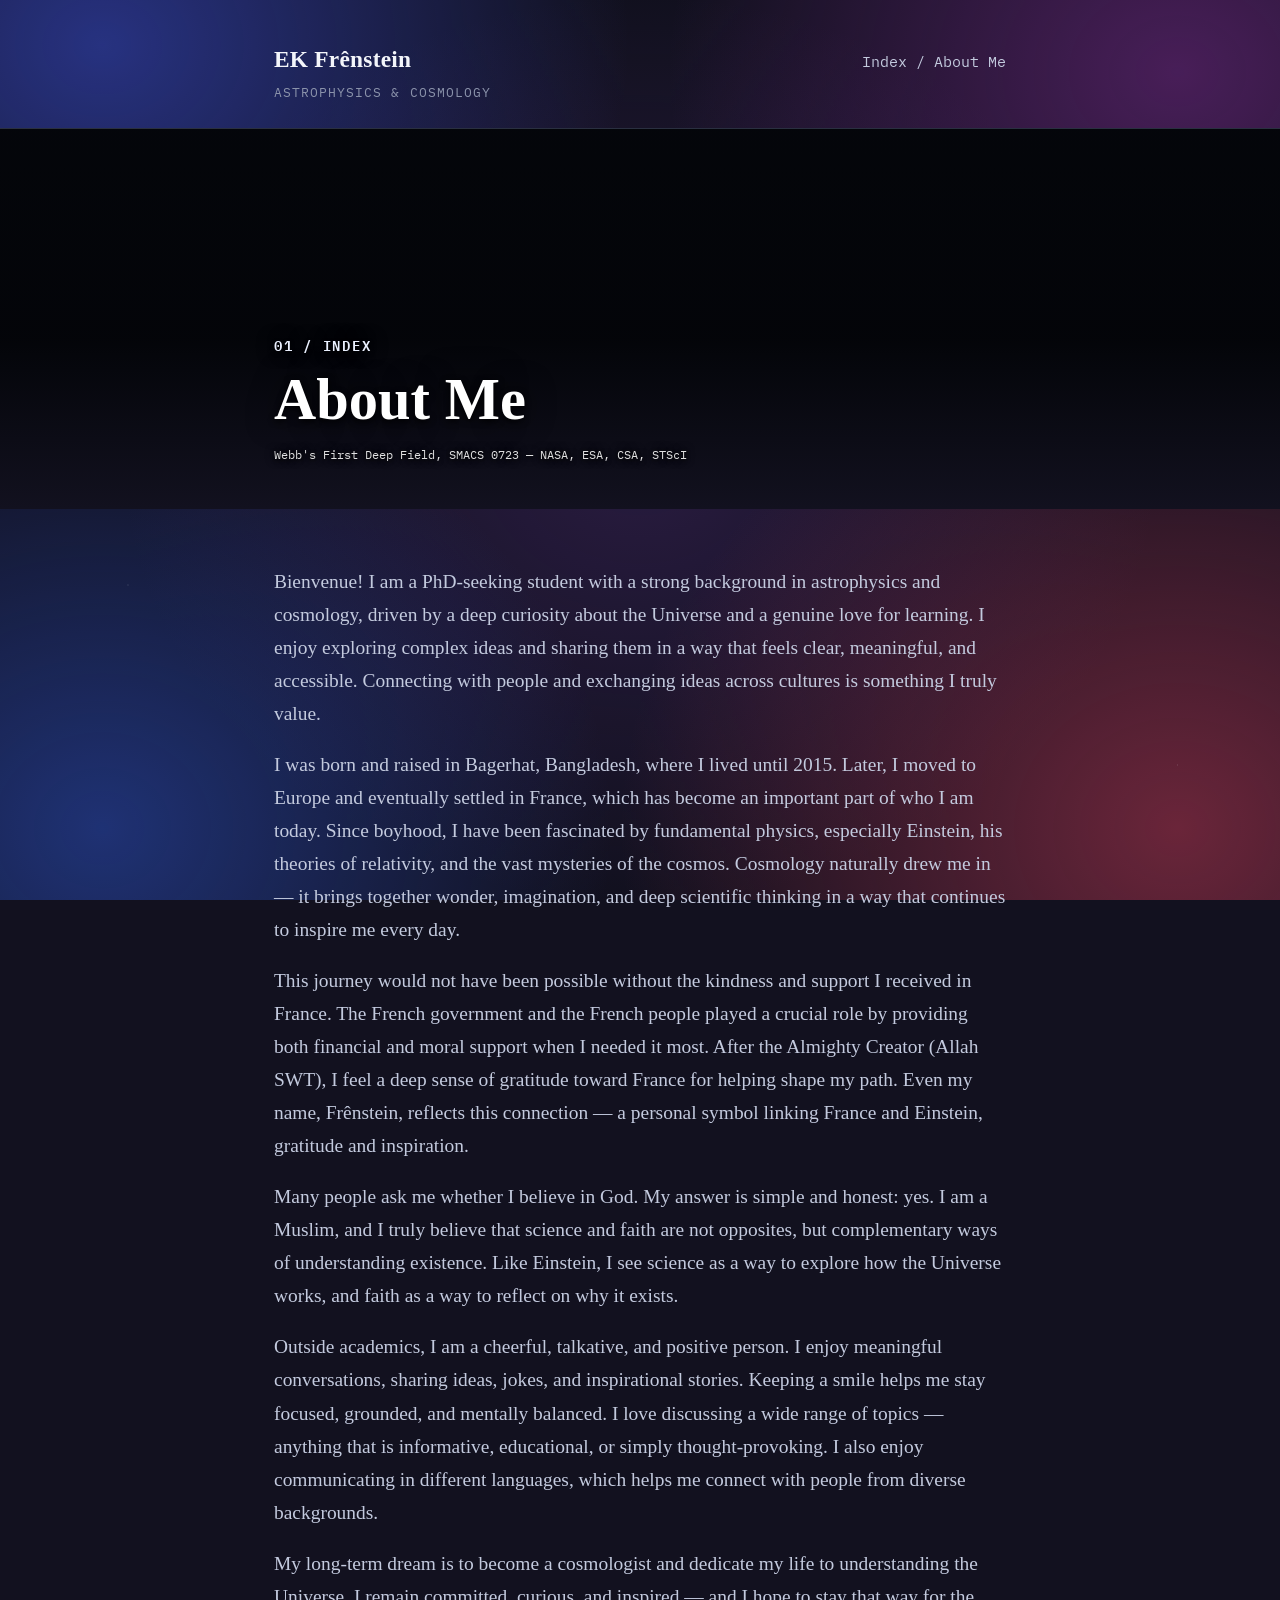
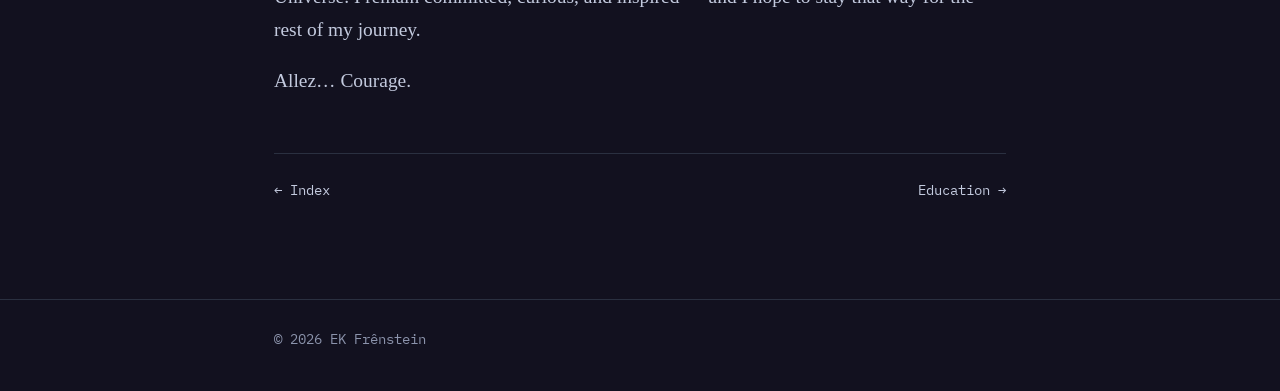
==== about.html @ f8eec777 "Add files via upload" ====
<!DOCTYPE html>
<html lang="en">
<head>
<meta charset="UTF-8">
<meta name="viewport" content="width=device-width, initial-scale=1.0">
<title>About Me — EK Frênstein</title>
<link rel="stylesheet" href="style.css?v=2">
</head>
<body>

<header class="site">
  <div class="wrap">
    <a class="brand" href="index.html">EK Frênstein<small>Astrophysics &amp; Cosmology</small></a>
    <nav class="crumb"><a href="index.html">Index</a> / About Me</nav>
  </div>
</header>

<div class="hero-banner" style="background-image:url('https://assets.science.nasa.gov/dynamicimage/assets/science/missions/webb/science/2022/07/STScI-01G8H1K2BCNATEZSKVRN9Z69SR.png?w=1600&amp;h=900&amp;fit=crop&amp;crop=faces,focalpoint');">
  <div class="wrap">
    <p class="eyebrow">01 / Index</p>
    <h1>About Me</h1>
    <p class="img-credit">Webb's First Deep Field, SMACS 0723 — NASA, ESA, CSA, STScI</p>
  </div>
</div>

<main>
  <div class="wrap">

    <p>Bienvenue! I am a PhD-seeking student with a strong background in astrophysics and cosmology, driven by a deep curiosity about the Universe and a genuine love for learning. I enjoy exploring complex ideas and sharing them in a way that feels clear, meaningful, and accessible. Connecting with people and exchanging ideas across cultures is something I truly value.</p>

    <p>I was born and raised in Bagerhat, Bangladesh, where I lived until 2015. Later, I moved to Europe and eventually settled in France, which has become an important part of who I am today. Since boyhood, I have been fascinated by fundamental physics, especially Einstein, his theories of relativity, and the vast mysteries of the cosmos. Cosmology naturally drew me in — it brings together wonder, imagination, and deep scientific thinking in a way that continues to inspire me every day.</p>

    <p>This journey would not have been possible without the kindness and support I received in France. The French government and the French people played a crucial role by providing both financial and moral support when I needed it most. After the Almighty Creator (Allah SWT), I feel a deep sense of gratitude toward France for helping shape my path. Even my name, Frênstein, reflects this connection — a personal symbol linking France and Einstein, gratitude and inspiration.</p>

    <p>Many people ask me whether I believe in God. My answer is simple and honest: yes. I am a Muslim, and I truly believe that science and faith are not opposites, but complementary ways of understanding existence. Like Einstein, I see science as a way to explore how the Universe works, and faith as a way to reflect on why it exists.</p>

    <p>Outside academics, I am a cheerful, talkative, and positive person. I enjoy meaningful conversations, sharing ideas, jokes, and inspirational stories. Keeping a smile helps me stay focused, grounded, and mentally balanced. I love discussing a wide range of topics — anything that is informative, educational, or simply thought-provoking. I also enjoy communicating in different languages, which helps me connect with people from diverse backgrounds.</p>

    <p>My long-term dream is to become a cosmologist and dedicate my life to understanding the Universe. I remain committed, curious, and inspired — and I hope to stay that way for the rest of my journey.</p>

    <p>Allez… Courage.</p>

    <div class="pagenav">
      <a href="index.html">← Index</a>
      <a href="education.html">Education →</a>
    </div>
  </div>
</main>

<footer class="site"><div class="wrap">© 2026 EK Frênstein</div></footer>
</body>
</html>
---- style.css ----
/* ===========================================================
   EK Frênstein — site stylesheet
   Theme: blackbody / spectral classification, deep space
   =========================================================== */

@import url('https://fonts.googleapis.com/css2?family=Fraunces:opsz,wght@9..144,400;9..144,500;9..144,600&family=Inter:wght@400;500;600&family=IBM+Plex+Mono:wght@400;500&display=swap');

:root{
  --bg:        #12111f;
  --bg-raised: #1a1f2f80;
  --line:      #2a3040;
  --text:      #f3f5fa;
  --text-dim:  #c3cade;
  --text-faint:#8b93ab;

  /* Spectral / blackbody accent scale — O to M stellar classes */
  --spec-o: #9db4ff; /* hot blue */
  --spec-a: #eaf0ff; /* blue-white */
  --spec-g: #ffd694; /* sun-like gold */
  --spec-m: #ff9a6b; /* cool red */

  --accent: var(--spec-g);

  --serif: 'Times New Roman', Times, 'Liberation Serif', serif;
  --sans:  'Times New Roman', Times, 'Liberation Serif', serif;
  --mono:  'IBM Plex Mono', ui-monospace, monospace;

  --maxw: 780px;
}

*{ box-sizing: border-box; }

html{ scroll-behavior: smooth; font-size: 18px; }

body{
  margin: 0;
  background: var(--bg);
  color: var(--text);
  font-family: var(--sans);
  font-size: 1.08rem;
  line-height: 1.7;
  -webkit-font-smoothing: antialiased;
}

/* soft nebula color wash — blue, violet & red pooling evenly across the background */
body::after{
  content:"";
  position: fixed;
  inset: 0;
  z-index: -2;
  background:
    radial-gradient(ellipse 850px 700px at 8% 5%, #3a4fd688 0%, transparent 62%),
    radial-gradient(ellipse 850px 700px at 92% 8%, #8a2f9e73 0%, transparent 60%),
    radial-gradient(ellipse 900px 800px at 92% 92%, #c23a5580 0%, transparent 62%),
    radial-gradient(ellipse 850px 750px at 8% 92%, #2f5adc73 0%, transparent 60%),
    radial-gradient(ellipse 800px 700px at 50% 50%, #6a3a9e42 0%, transparent 65%);
}

/* faint starfield */
body::before{
  content:"";
  position: fixed;
  inset: 0;
  z-index: -1;
  background-image:
    radial-gradient(1.5px 1.5px at 20% 30%, #ffffff55 0, transparent 60%),
    radial-gradient(1.5px 1.5px at 70% 15%, #ffffff40 0, transparent 60%),
    radial-gradient(1px 1px at 85% 55%, #ffffff35 0, transparent 60%),
    radial-gradient(1px 1px at 40% 80%, #ffffff30 0, transparent 60%),
    radial-gradient(1.5px 1.5px at 10% 65%, #ffffff40 0, transparent 60%),
    radial-gradient(1px 1px at 60% 45%, #ffffff2a 0, transparent 60%),
    radial-gradient(1.5px 1.5px at 92% 85%, #ffffff35 0, transparent 60%);
  background-repeat: no-repeat;
}

a{ color: inherit; }

.wrap{
  max-width: var(--maxw);
  margin: 0 auto;
  padding: 0 24px;
}

/* ---------- header / nav ---------- */
header.site{
  padding: 40px 0 24px;
  border-bottom: 1px solid var(--line);
}
header.site .wrap{
  display: flex;
  align-items: baseline;
  justify-content: space-between;
  gap: 16px;
  flex-wrap: wrap;
}
.brand{
  font-family: var(--serif);
  font-weight: 700;
  font-size: 1.3rem;
  text-decoration: none;
  letter-spacing: 0.01em;
}
.brand small{
  display: block;
  font-family: var(--mono);
  font-size: 0.72rem;
  font-weight: 400;
  color: var(--text-faint);
  letter-spacing: 0.08em;
  text-transform: uppercase;
  margin-top: 2px;
}
nav.crumb{
  font-family: var(--mono);
  font-size: 0.85rem;
  color: var(--text-dim);
}
nav.crumb a{
  text-decoration: none;
  color: var(--text-dim);
  border-bottom: 1px solid transparent;
  transition: border-color .15s ease, color .15s ease;
}
nav.crumb a:hover{ color: var(--accent); border-color: var(--accent); }

main{ padding: 56px 0 96px; }

footer.site{
  border-top: 1px solid var(--line);
  padding: 28px 0 40px;
  color: var(--text-faint);
  font-family: var(--mono);
  font-size: 0.75rem;
}

/* ---------- headings / type ---------- */
h1{
  font-family: var(--serif);
  font-weight: 700;
  font-size: clamp(2.4rem, 5.5vw, 3.25rem);
  line-height: 1.12;
  margin: 0 0 8px;
}
.eyebrow{
  font-family: var(--mono);
  font-size: 0.8rem;
  letter-spacing: 0.12em;
  text-transform: uppercase;
  color: var(--accent);
  margin: 0 0 14px;
}
h2{
  font-family: var(--serif);
  font-weight: 700;
  font-size: 1.6rem;
  margin: 44px 0 16px;
  color: var(--text);
}
p{ color: var(--text-dim); margin: 0 0 18px; font-size: 1.08rem; }
strong{ color: var(--text); }

ul.plain{ margin: 0 0 16px; padding-left: 1.1em; color: var(--text-dim); }
ul.plain li{ margin-bottom: 8px; }
ul.plain li::marker{ color: var(--accent); }

/* ---------- home: section index ---------- */
.index-list{
  list-style: none;
  margin: 8px 0 0;
  padding: 0;
  border-top: 1px solid var(--line);
}
.index-list li{ border-bottom: 1px solid var(--line); }
.index-list a{
  display: flex;
  align-items: center;
  gap: 18px;
  padding: 22px 4px;
  text-decoration: none;
  transition: padding-left .18s ease, background .18s ease;
}
.index-list a:hover{
  padding-left: 12px;
  background: linear-gradient(90deg, #ffffff08, transparent);
}
.spec-dot{
  width: 10px; height: 10px;
  border-radius: 50%;
  flex: none;
  box-shadow: 0 0 10px currentColor;
}
.index-list .id{
  font-family: var(--mono);
  font-size: 0.72rem;
  color: var(--text-faint);
  width: 3.2em;
  flex: none;
}
.index-list .name{
  font-family: var(--serif);
  font-size: 1.4rem;
  color: var(--text);
  flex: 1;
}
.index-list .desc{
  font-family: var(--sans);
  font-size: 0.95rem;
  color: var(--text-dim);
  display: none;
}
@media (min-width: 560px){
  .index-list .desc{ display: block; max-width: 40%; text-align: right; }
}
.index-list .arrow{
  color: var(--text-faint);
  transition: transform .18s ease, color .18s ease;
}
.index-list a:hover .arrow{ transform: translateX(4px); color: var(--accent); }

/* ---------- hero (home) ---------- */
.hero{ margin-bottom: 48px; }
.hero-portrait{
  width: 88px; height: 88px;
  border-radius: 50%;
  object-fit: cover;
  border: 1px solid var(--line);
  margin-bottom: 20px;
}

/* ---------- hero banner (astrophysical background image) ---------- */
.hero-banner{
  position: relative;
  width: 100%;
  height: 300px;
  background-size: cover;
  background-position: center;
  background-color: #05070c;
  display: flex;
  align-items: flex-end;
}
.hero-banner::after{
  content: "";
  position: absolute;
  inset: 0;
  background: linear-gradient(180deg,
    rgba(3,4,8,0.45) 0%,
    rgba(3,4,8,0.78) 55%,
    var(--bg) 100%);
}
.hero-banner .wrap{
  position: relative;
  z-index: 1;
  width: 100%;
  padding-bottom: 26px;
}
.hero-banner .eyebrow{
  color: var(--spec-a);
  text-shadow: 0 2px 4px rgba(0,0,0,0.9), 0 0 18px rgba(0,0,0,0.9);
  margin-bottom: 10px;
  font-weight: 600;
}
.hero-banner h1{
  color: #ffffff;
  text-shadow: 0 2px 6px rgba(0,0,0,0.95), 0 0 30px rgba(0,0,0,0.85);
  margin: 0;
}
.hero-banner .img-credit{
  position: relative;
  z-index: 1;
  font-family: var(--mono);
  font-size: 0.66rem;
  color: #ffffffe0;
  text-shadow: 0 1px 4px rgba(0,0,0,0.95), 0 0 10px rgba(0,0,0,0.9);
  margin-top: 12px;
}
.hero-banner .img-credit a{ color: #ffffff; }
@media (min-width: 640px){
  .hero-banner{ height: 380px; }
}
@media (min-width: 640px){
  .hero-banner.tall{ height: 440px; }
}

/* ---------- data table (grades, coursework, thesis meta) ---------- */
table.data{
  width: 100%;
  border-collapse: collapse;
  margin: 16px 0 32px;
}
table.data tr{
  border-bottom: 1px solid var(--line);
  transition: background .15s ease;
}
table.data tr:hover{
  background: linear-gradient(90deg, #ffffff0a, transparent);
}
table.data td{
  padding: 16px 4px;
  vertical-align: top;
}
table.data td:first-child{
  width: 34%;
  font-family: var(--mono);
  font-size: 0.72rem;
  letter-spacing: 0.07em;
  text-transform: uppercase;
  color: var(--accent);
  font-weight: 500;
  padding-right: 20px;
  position: relative;
}
table.data td:first-child::before{
  content: "";
  display: inline-block;
  width: 6px; height: 6px;
  border-radius: 50%;
  background: var(--accent);
  margin-right: 10px;
  vertical-align: middle;
  box-shadow: 0 0 8px var(--accent);
}
table.data td:last-child{
  font-family: var(--sans);
  font-size: 1.08rem;
  color: var(--text);
  text-align: left;
  line-height: 1.55;
}
@media (min-width: 560px){
  table.data td{ padding: 18px 4px; }
}

/* ---------- footer nav between sections ---------- */
.pagenav{
  display: flex;
  justify-content: space-between;
  margin-top: 56px;
  padding-top: 24px;
  border-top: 1px solid var(--line);
  font-family: var(--mono);
  font-size: 0.8rem;
}
.pagenav a{
  text-decoration: none;
  color: var(--text-dim);
  border-bottom: 1px solid transparent;
}
.pagenav a:hover{ color: var(--accent); border-color: var(--accent); }

/* ---------- misc ---------- */
.card{
  border: 1px solid var(--line);
  border-radius: 10px;
  padding: 20px 22px;
  margin-bottom: 18px;
  background: var(--bg-raised);
}
.card h3{
  font-family: var(--serif);
  font-size: 1.05rem;
  margin: 0 0 6px;
  color: var(--text);
}
.card .meta{
  font-family: var(--mono);
  font-size: 0.72rem;
  color: var(--text-faint);
  margin-bottom: 10px;
}
.tag{
  display: inline-block;
  font-family: var(--mono);
  font-size: 0.68rem;
  color: var(--bg);
  background: var(--accent);
  padding: 2px 8px;
  border-radius: 999px;
  margin: 0 6px 6px 0;
}

@media (prefers-reduced-motion: reduce){
  html{ scroll-behavior: auto; }
  .index-list a, .index-list .arrow, .pagenav a{ transition: none; }
}

:focus-visible{
  outline: 2px solid var(--accent);
  outline-offset: 3px;
}
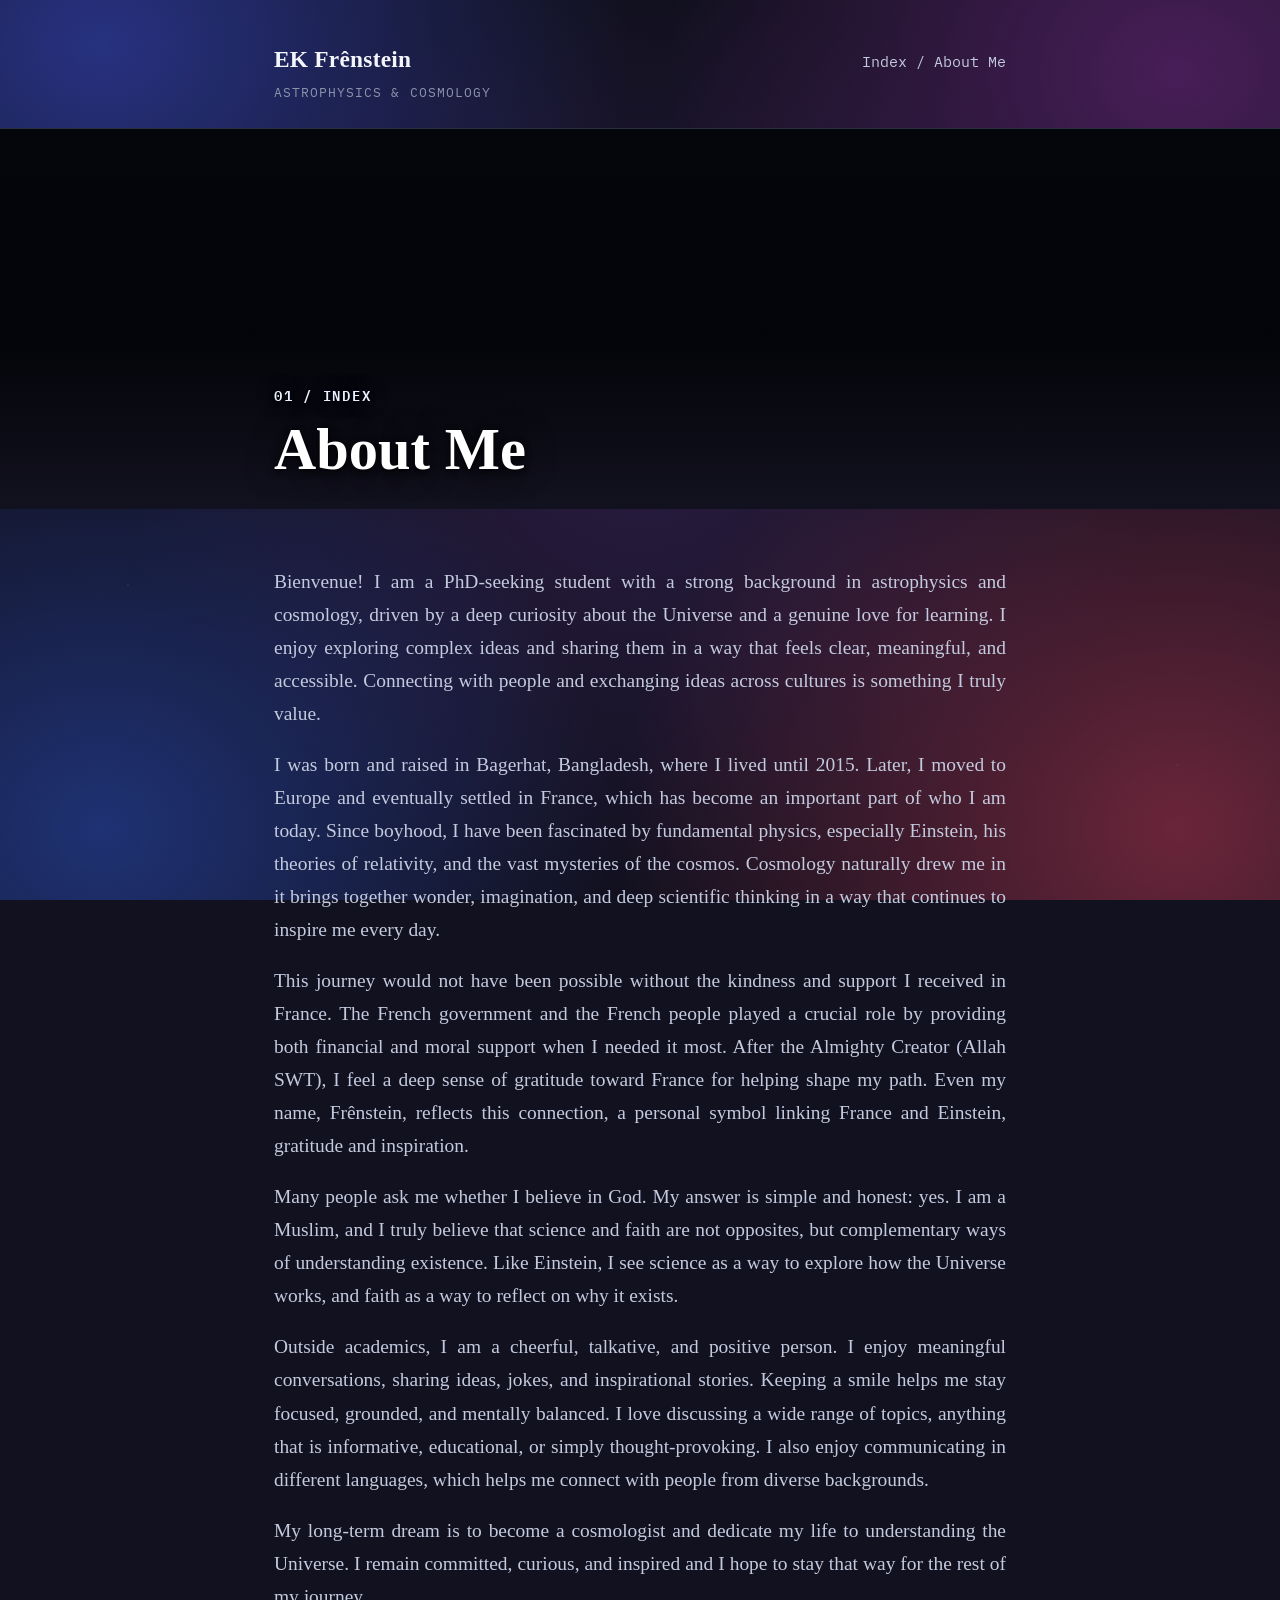
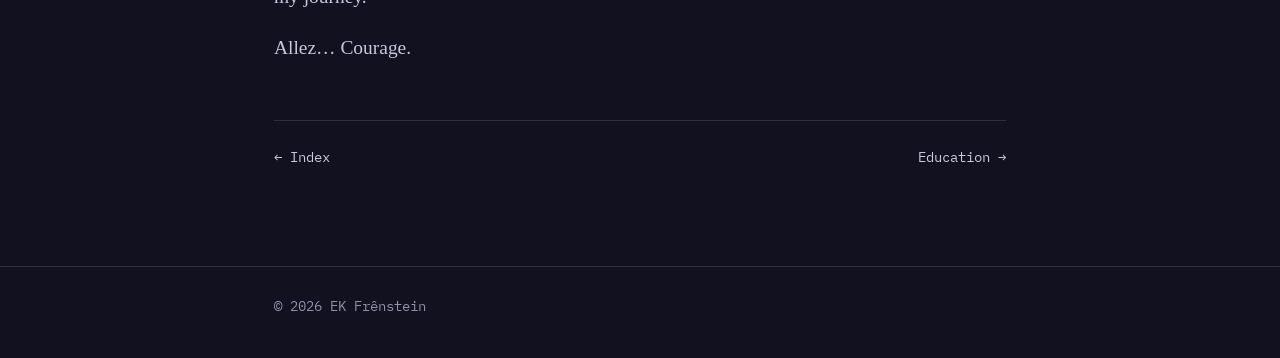
==== commit 559b8a3f: "Update about.html" ====
--- a/about.html
+++ b/about.html
@@ -19,7 +19,6 @@
   <div class="wrap">
     <p class="eyebrow">01 / Index</p>
     <h1>About Me</h1>
-    <p class="img-credit">Webb's First Deep Field, SMACS 0723 — NASA, ESA, CSA, STScI</p>
   </div>
 </div>
 
@@ -28,15 +27,15 @@
 
     <p>Bienvenue! I am a PhD-seeking student with a strong background in astrophysics and cosmology, driven by a deep curiosity about the Universe and a genuine love for learning. I enjoy exploring complex ideas and sharing them in a way that feels clear, meaningful, and accessible. Connecting with people and exchanging ideas across cultures is something I truly value.</p>
 
-    <p>I was born and raised in Bagerhat, Bangladesh, where I lived until 2015. Later, I moved to Europe and eventually settled in France, which has become an important part of who I am today. Since boyhood, I have been fascinated by fundamental physics, especially Einstein, his theories of relativity, and the vast mysteries of the cosmos. Cosmology naturally drew me in — it brings together wonder, imagination, and deep scientific thinking in a way that continues to inspire me every day.</p>
+    <p>I was born and raised in Bagerhat, Bangladesh, where I lived until 2015. Later, I moved to Europe and eventually settled in France, which has become an important part of who I am today. Since boyhood, I have been fascinated by fundamental physics, especially Einstein, his theories of relativity, and the vast mysteries of the cosmos. Cosmology naturally drew me in it brings together wonder, imagination, and deep scientific thinking in a way that continues to inspire me every day.</p>
 
-    <p>This journey would not have been possible without the kindness and support I received in France. The French government and the French people played a crucial role by providing both financial and moral support when I needed it most. After the Almighty Creator (Allah SWT), I feel a deep sense of gratitude toward France for helping shape my path. Even my name, Frênstein, reflects this connection — a personal symbol linking France and Einstein, gratitude and inspiration.</p>
+    <p>This journey would not have been possible without the kindness and support I received in France. The French government and the French people played a crucial role by providing both financial and moral support when I needed it most. After the Almighty Creator (Allah SWT), I feel a deep sense of gratitude toward France for helping shape my path. Even my name, Frênstein, reflects this connection, a personal symbol linking France and Einstein, gratitude and inspiration.</p>
 
     <p>Many people ask me whether I believe in God. My answer is simple and honest: yes. I am a Muslim, and I truly believe that science and faith are not opposites, but complementary ways of understanding existence. Like Einstein, I see science as a way to explore how the Universe works, and faith as a way to reflect on why it exists.</p>
 
-    <p>Outside academics, I am a cheerful, talkative, and positive person. I enjoy meaningful conversations, sharing ideas, jokes, and inspirational stories. Keeping a smile helps me stay focused, grounded, and mentally balanced. I love discussing a wide range of topics — anything that is informative, educational, or simply thought-provoking. I also enjoy communicating in different languages, which helps me connect with people from diverse backgrounds.</p>
+    <p>Outside academics, I am a cheerful, talkative, and positive person. I enjoy meaningful conversations, sharing ideas, jokes, and inspirational stories. Keeping a smile helps me stay focused, grounded, and mentally balanced. I love discussing a wide range of topics, anything that is informative, educational, or simply thought-provoking. I also enjoy communicating in different languages, which helps me connect with people from diverse backgrounds.</p>
 
-    <p>My long-term dream is to become a cosmologist and dedicate my life to understanding the Universe. I remain committed, curious, and inspired — and I hope to stay that way for the rest of my journey.</p>
+    <p>My long-term dream is to become a cosmologist and dedicate my life to understanding the Universe. I remain committed, curious, and inspired  and I hope to stay that way for the rest of my journey.</p>
 
     <p>Allez… Courage.</p>
 
--- a/style.css
+++ b/style.css
@@ -156,7 +156,7 @@
   margin: 44px 0 16px;
   color: var(--text);
 }
-p{ color: var(--text-dim); margin: 0 0 18px; font-size: 1.08rem; }
+p{ color: var(--text-dim); margin: 0 0 18px; font-size: 1.08rem; text-align: justify; text-justify: inter-word; hyphens: auto; }
 strong{ color: var(--text); }
 
 ul.plain{ margin: 0 0 16px; padding-left: 1.1em; color: var(--text-dim); }
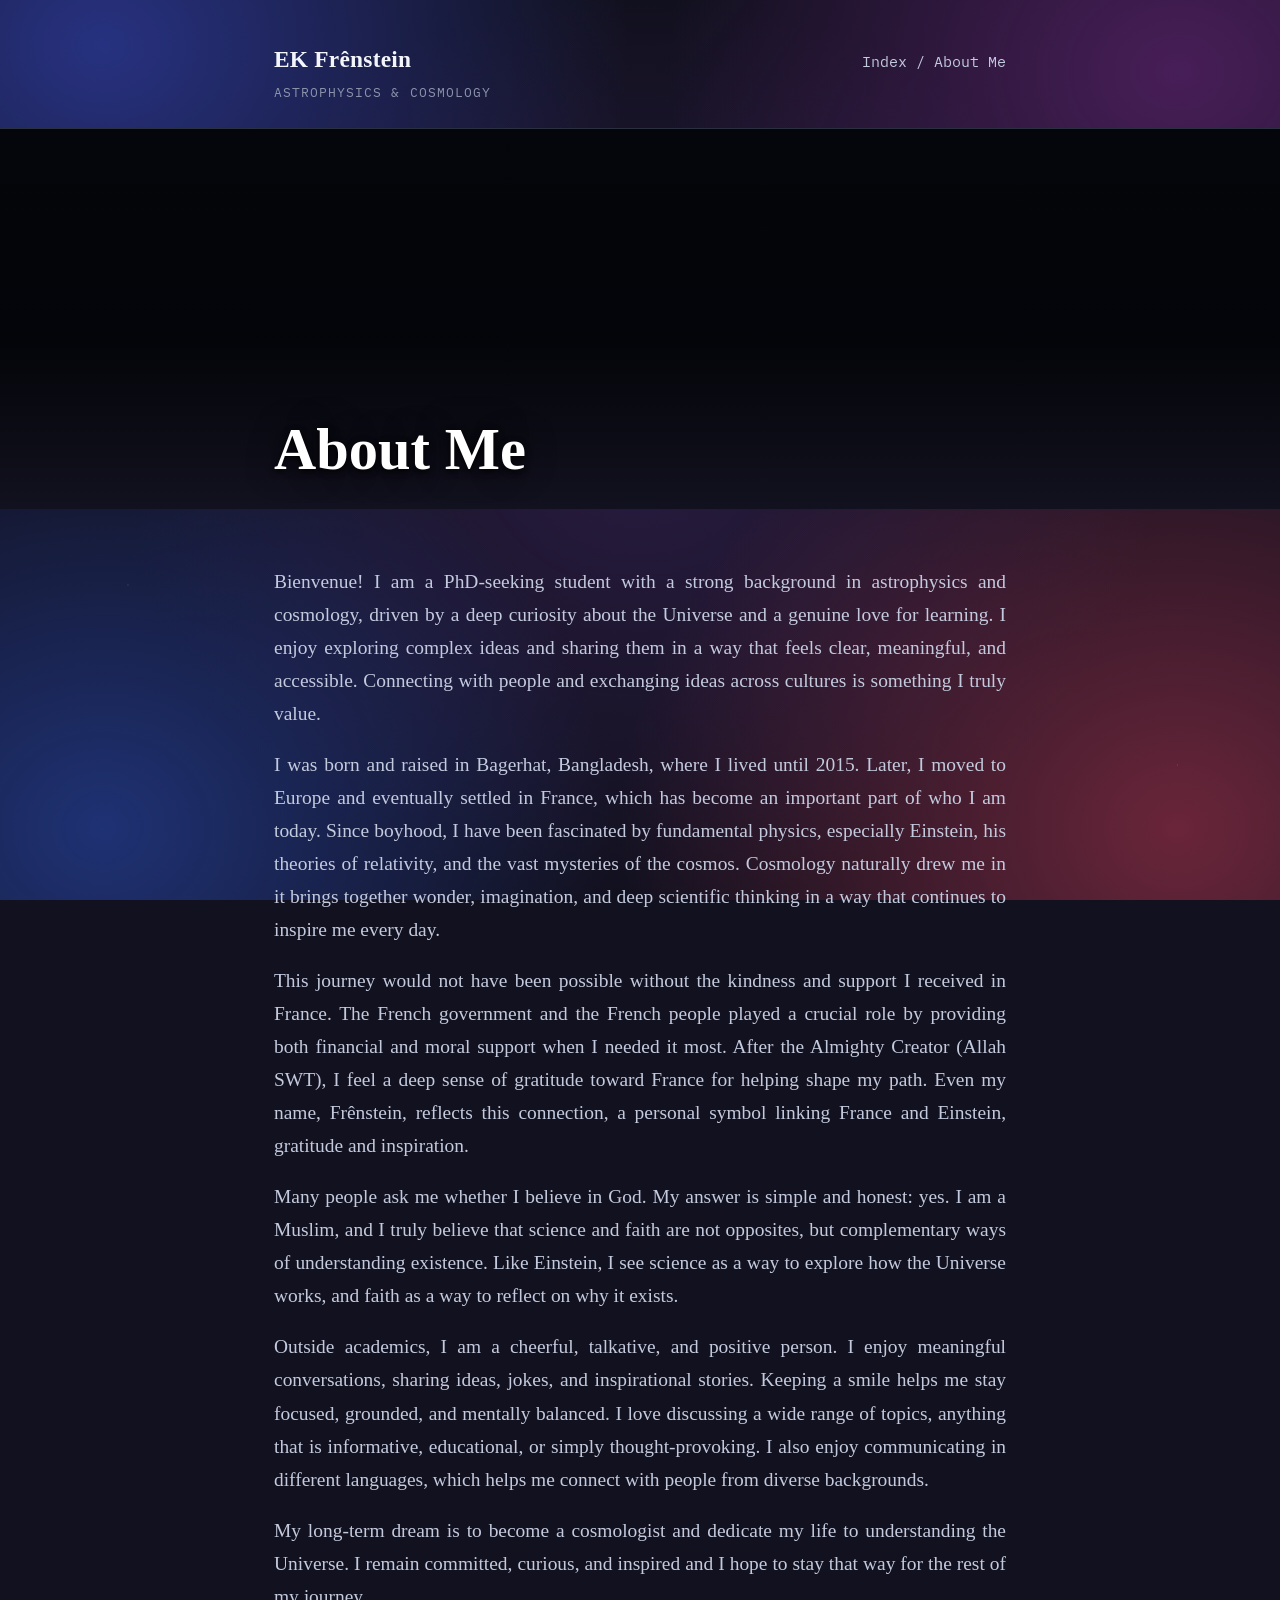
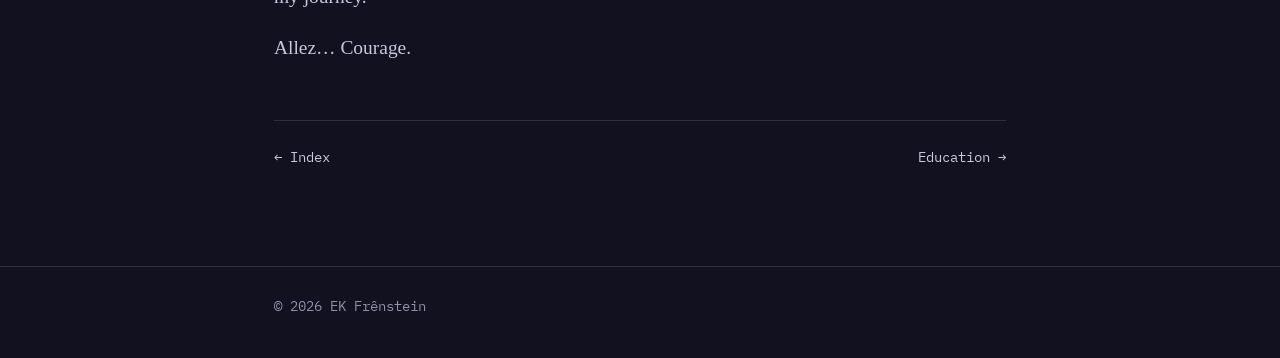
==== commit 279c052e: "Update about.html" ====
--- a/about.html
+++ b/about.html
@@ -17,7 +17,6 @@
 
 <div class="hero-banner" style="background-image:url('https://assets.science.nasa.gov/dynamicimage/assets/science/missions/webb/science/2022/07/STScI-01G8H1K2BCNATEZSKVRN9Z69SR.png?w=1600&amp;h=900&amp;fit=crop&amp;crop=faces,focalpoint');">
   <div class="wrap">
-    <p class="eyebrow">01 / Index</p>
     <h1>About Me</h1>
   </div>
 </div>
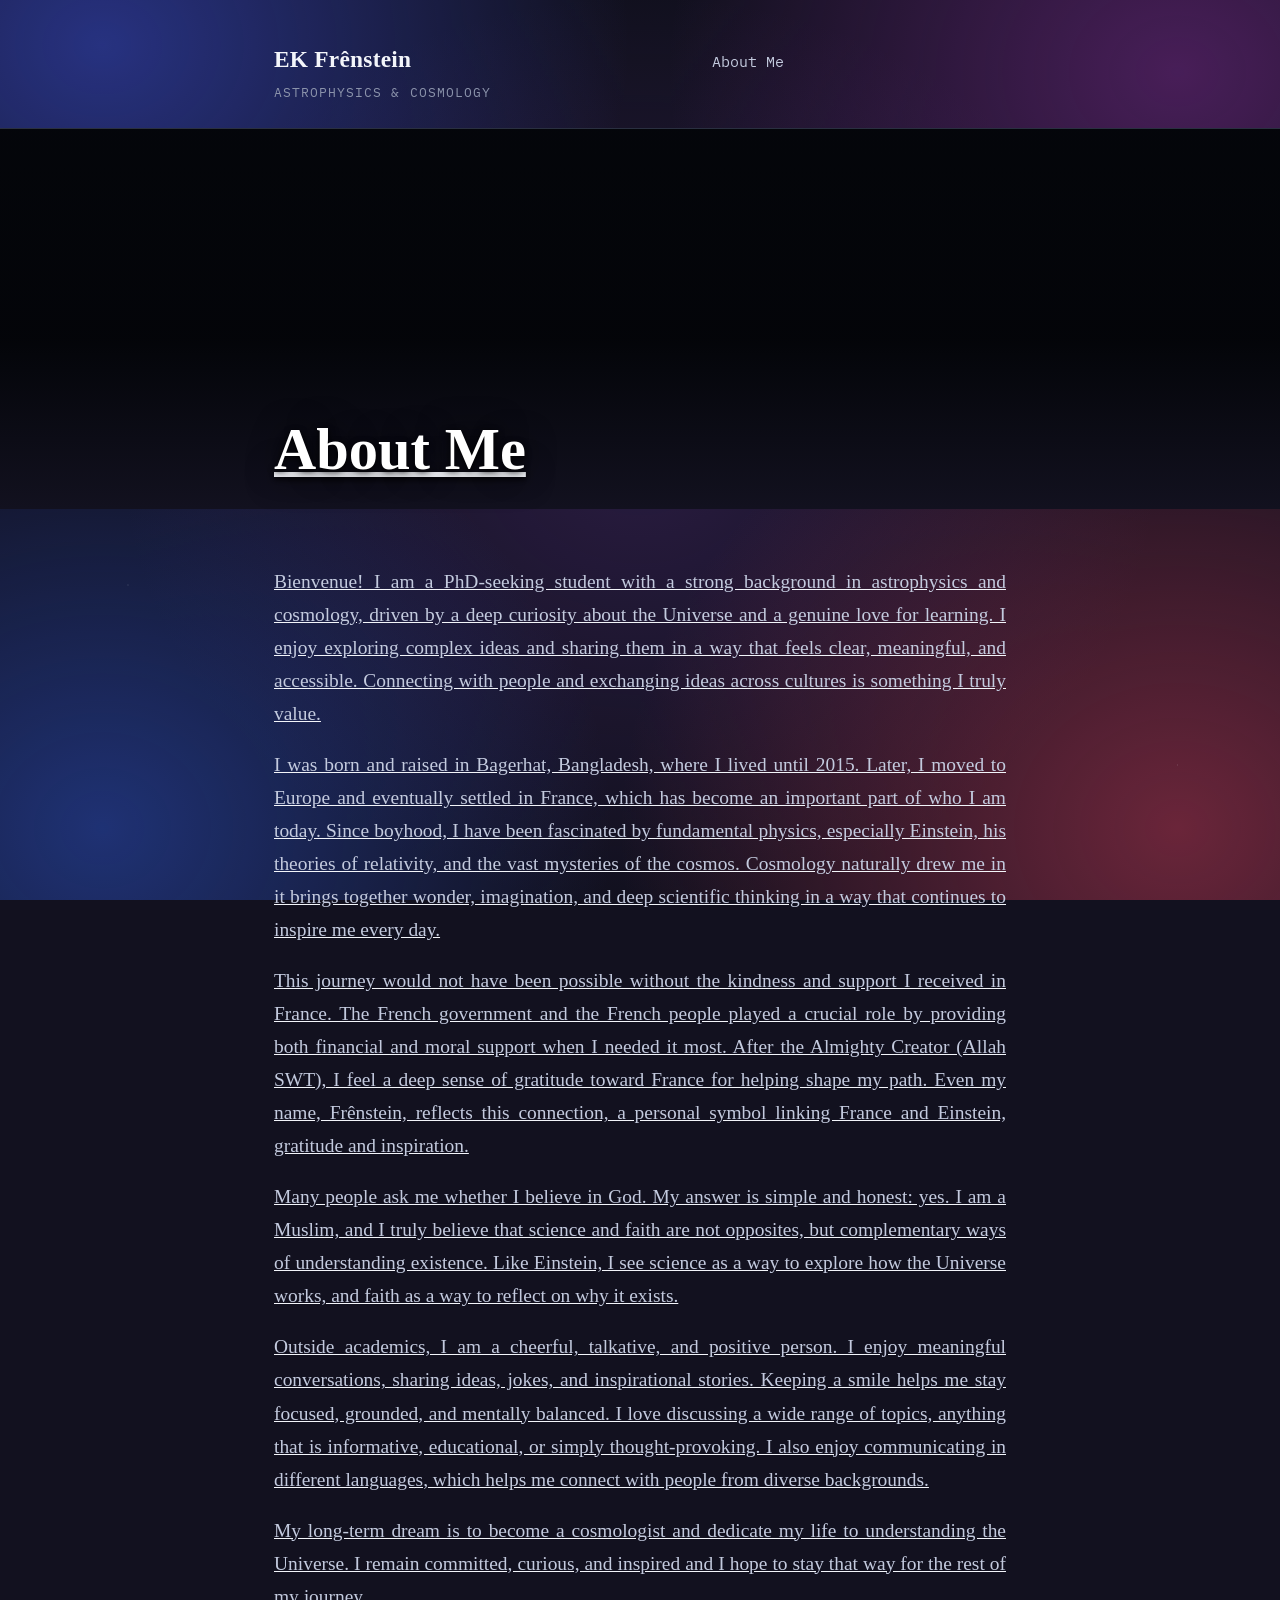
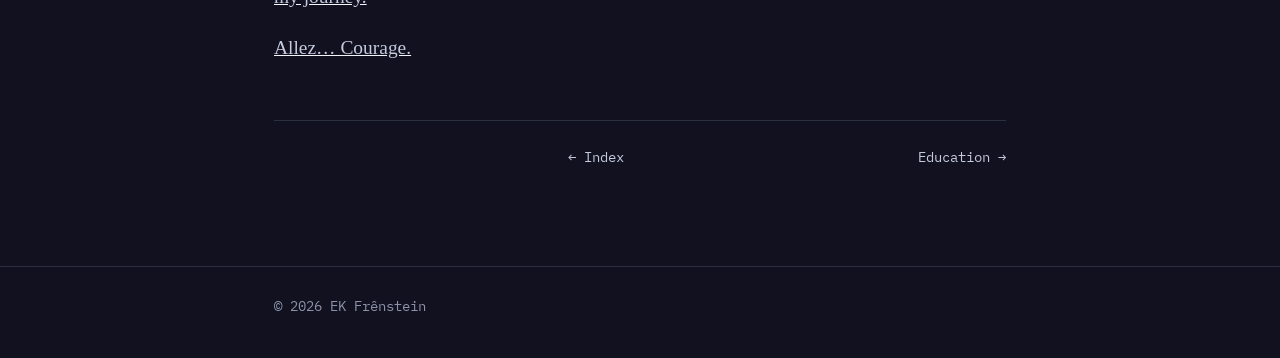
==== commit e5595eed: "Update about.html" ====
--- a/about.html
+++ b/about.html
@@ -11,7 +11,7 @@
 <header class="site">
   <div class="wrap">
     <a class="brand" href="index.html">EK Frênstein<small>Astrophysics &amp; Cosmology</small></a>
-    <nav class="crumb"><a href="index.html">Index</a> / About Me</nav>
+    <nav class="crumb"><a href="index.html">About Me</nav>
   </div>
 </header>
 
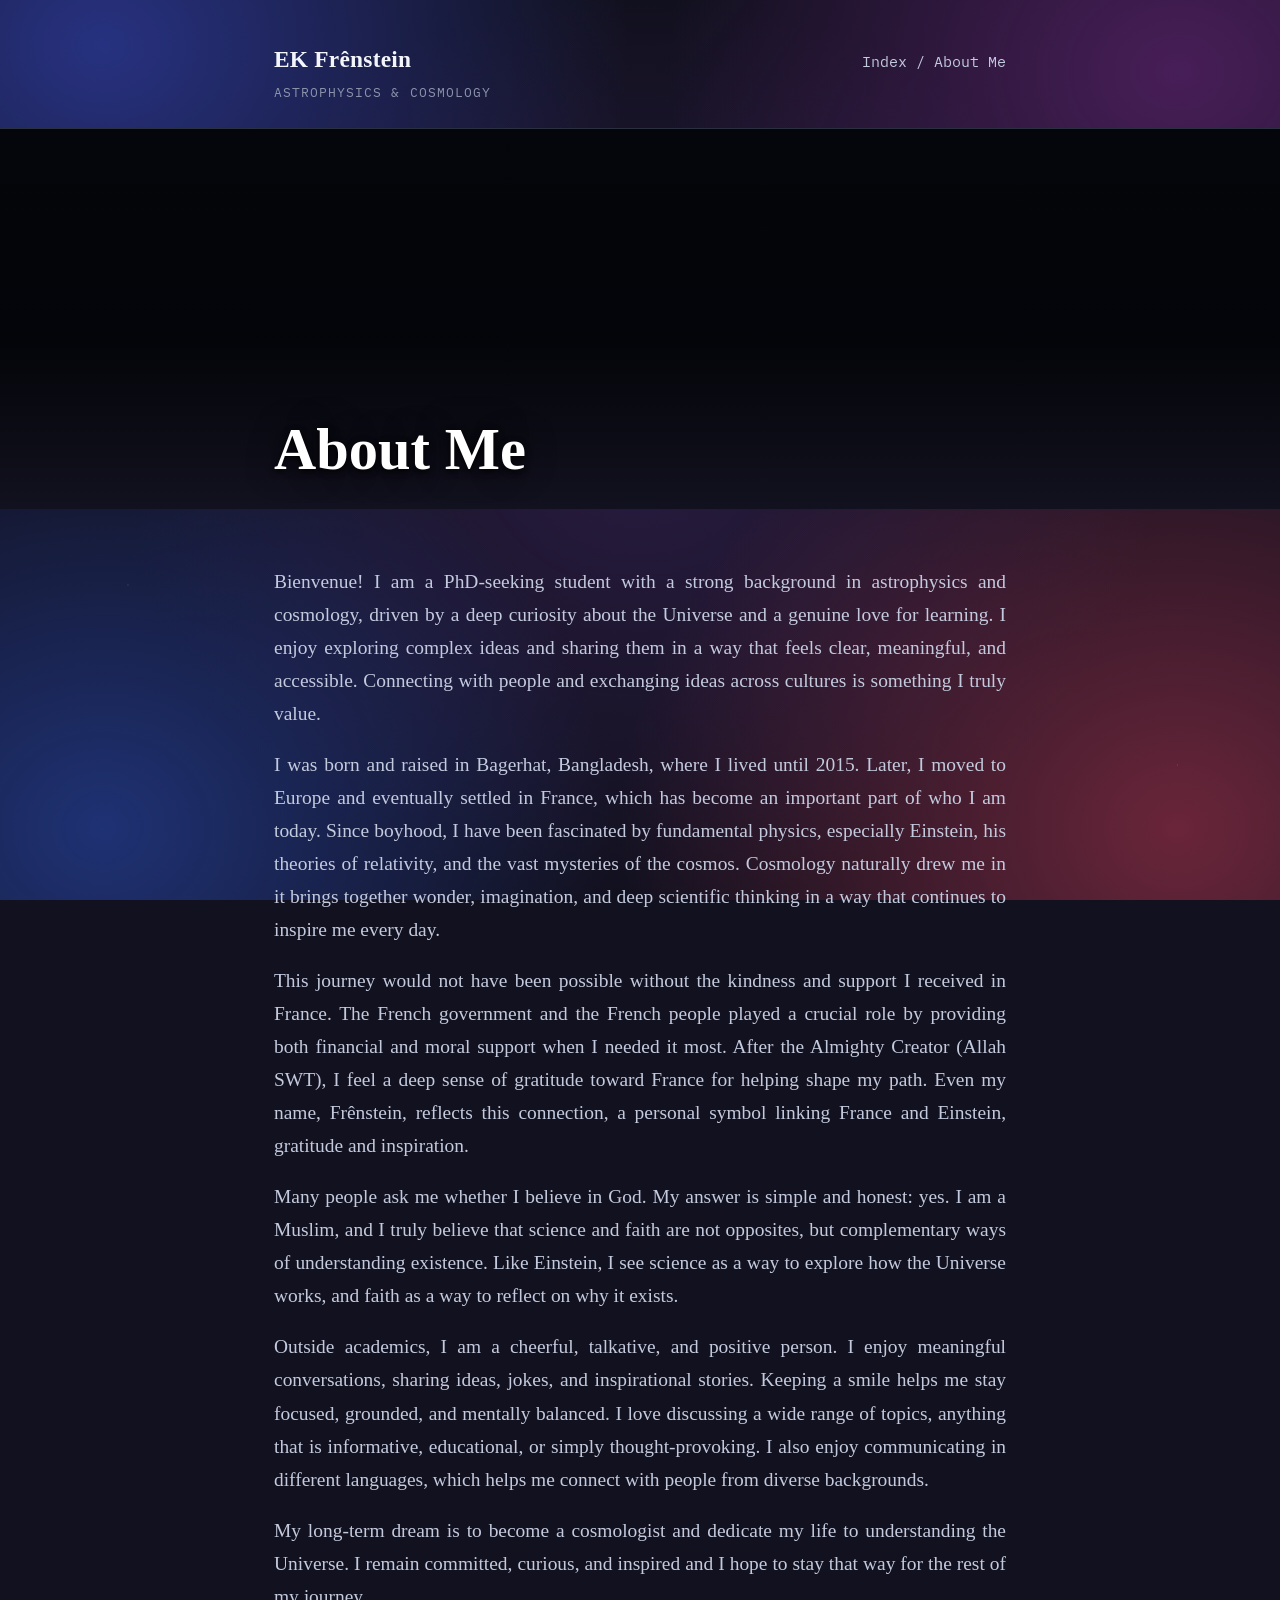
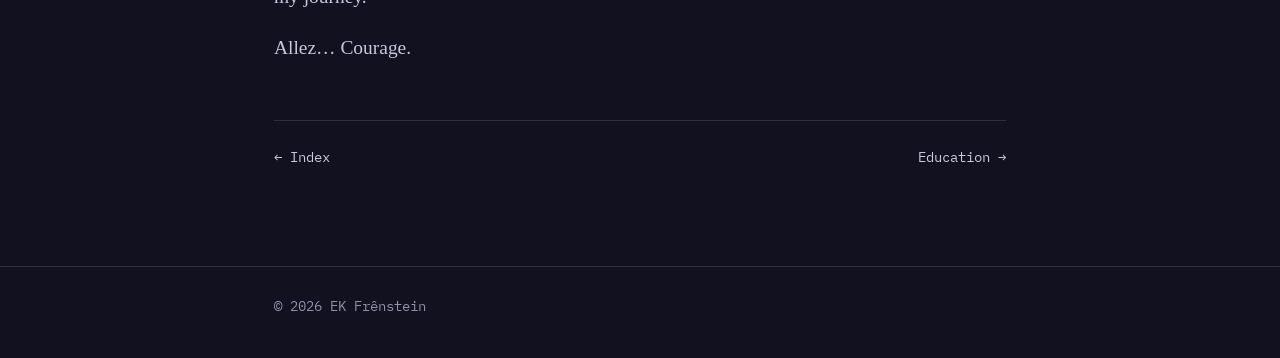
==== commit b17a6e9f: "Update about.html" ====
--- a/about.html
+++ b/about.html
@@ -11,7 +11,7 @@
 <header class="site">
   <div class="wrap">
     <a class="brand" href="index.html">EK Frênstein<small>Astrophysics &amp; Cosmology</small></a>
-    <nav class="crumb"><a href="index.html">About Me</nav>
+   <nav class="crumb"><a href="index.html">Index</a> / About Me</nav>
   </div>
 </header>
 
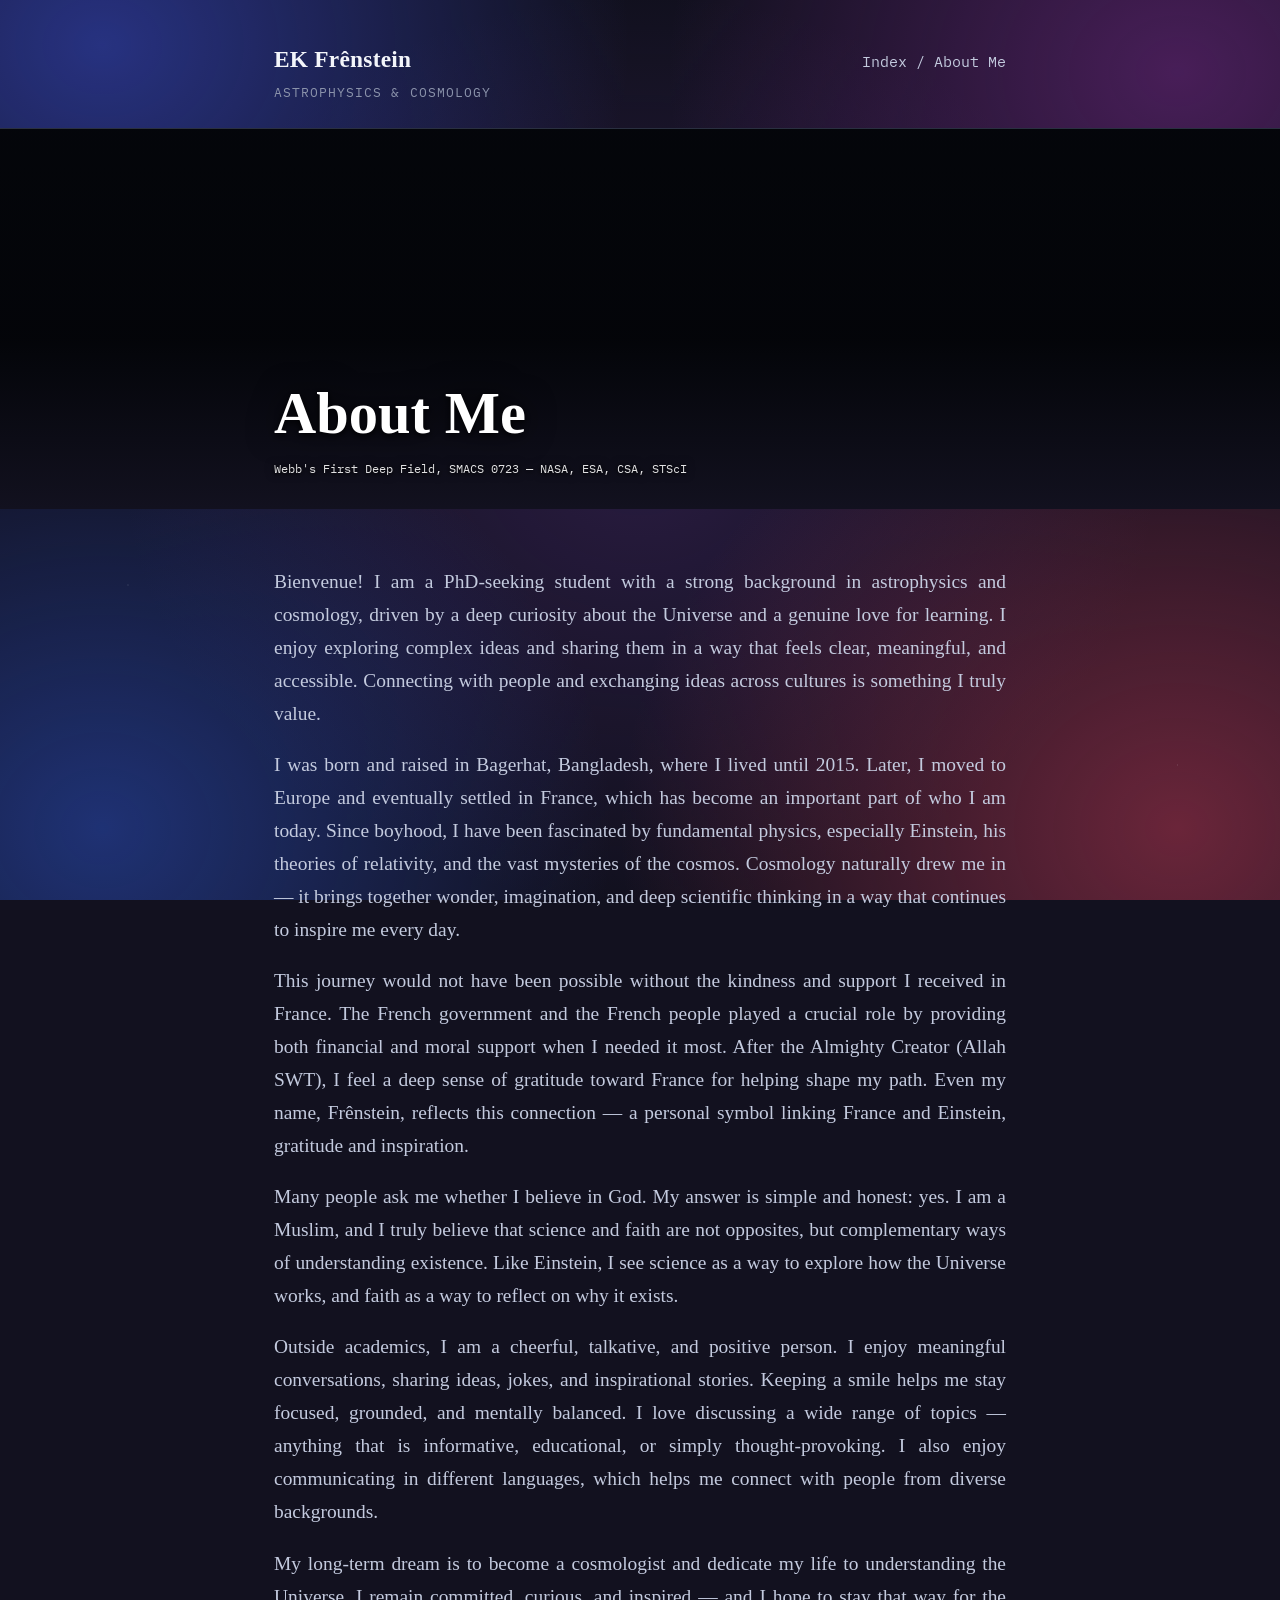
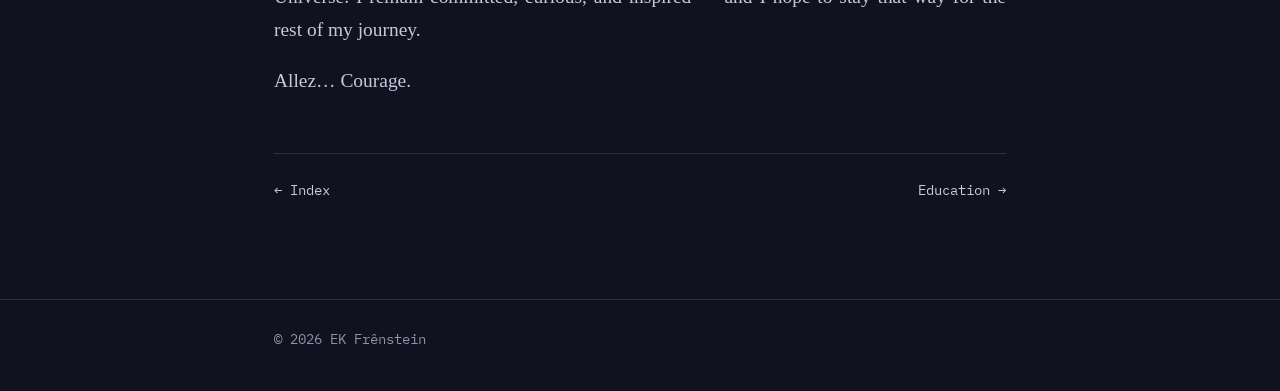
==== commit b3391d76: "Add files via upload" ====
--- a/about.html
+++ b/about.html
@@ -1,50 +1,40 @@
 <!DOCTYPE html>
+
 <html lang="en">
 <head>
-<meta charset="UTF-8">
-<meta name="viewport" content="width=device-width, initial-scale=1.0">
+<meta charset="utf-8"/>
+<meta content="width=device-width, initial-scale=1.0" name="viewport"/>
 <title>About Me — EK Frênstein</title>
-<link rel="stylesheet" href="style.css?v=2">
+<link href="style.css?v=2" rel="stylesheet"/>
 </head>
 <body>
-
 <header class="site">
-  <div class="wrap">
-    <a class="brand" href="index.html">EK Frênstein<small>Astrophysics &amp; Cosmology</small></a>
-   <nav class="crumb"><a href="index.html">Index</a> / About Me</nav>
-  </div>
+<div class="wrap">
+<a class="brand" href="index.html">EK Frênstein<small>Astrophysics &amp; Cosmology</small></a>
+<nav class="crumb"><a href="index.html">Index</a> / About Me</nav>
+</div>
 </header>
-
 <div class="hero-banner" style="background-image:url('https://assets.science.nasa.gov/dynamicimage/assets/science/missions/webb/science/2022/07/STScI-01G8H1K2BCNATEZSKVRN9Z69SR.png?w=1600&amp;h=900&amp;fit=crop&amp;crop=faces,focalpoint');">
-  <div class="wrap">
-    <h1>About Me</h1>
-  </div>
+<div class="wrap">
+<h1 class="reveal" data-reveal-group="banner">About Me</h1>
+<p class="img-credit reveal" data-reveal-group="banner">Webb's First Deep Field, SMACS 0723 — NASA, ESA, CSA, STScI</p>
 </div>
-
+</div>
 <main>
-  <div class="wrap">
-
-    <p>Bienvenue! I am a PhD-seeking student with a strong background in astrophysics and cosmology, driven by a deep curiosity about the Universe and a genuine love for learning. I enjoy exploring complex ideas and sharing them in a way that feels clear, meaningful, and accessible. Connecting with people and exchanging ideas across cultures is something I truly value.</p>
-
-    <p>I was born and raised in Bagerhat, Bangladesh, where I lived until 2015. Later, I moved to Europe and eventually settled in France, which has become an important part of who I am today. Since boyhood, I have been fascinated by fundamental physics, especially Einstein, his theories of relativity, and the vast mysteries of the cosmos. Cosmology naturally drew me in it brings together wonder, imagination, and deep scientific thinking in a way that continues to inspire me every day.</p>
-
-    <p>This journey would not have been possible without the kindness and support I received in France. The French government and the French people played a crucial role by providing both financial and moral support when I needed it most. After the Almighty Creator (Allah SWT), I feel a deep sense of gratitude toward France for helping shape my path. Even my name, Frênstein, reflects this connection, a personal symbol linking France and Einstein, gratitude and inspiration.</p>
-
-    <p>Many people ask me whether I believe in God. My answer is simple and honest: yes. I am a Muslim, and I truly believe that science and faith are not opposites, but complementary ways of understanding existence. Like Einstein, I see science as a way to explore how the Universe works, and faith as a way to reflect on why it exists.</p>
-
-    <p>Outside academics, I am a cheerful, talkative, and positive person. I enjoy meaningful conversations, sharing ideas, jokes, and inspirational stories. Keeping a smile helps me stay focused, grounded, and mentally balanced. I love discussing a wide range of topics, anything that is informative, educational, or simply thought-provoking. I also enjoy communicating in different languages, which helps me connect with people from diverse backgrounds.</p>
-
-    <p>My long-term dream is to become a cosmologist and dedicate my life to understanding the Universe. I remain committed, curious, and inspired  and I hope to stay that way for the rest of my journey.</p>
-
-    <p>Allez… Courage.</p>
-
-    <div class="pagenav">
-      <a href="index.html">← Index</a>
-      <a href="education.html">Education →</a>
-    </div>
-  </div>
+<div class="wrap">
+<p class="reveal">Bienvenue! I am a PhD-seeking student with a strong background in astrophysics and cosmology, driven by a deep curiosity about the Universe and a genuine love for learning. I enjoy exploring complex ideas and sharing them in a way that feels clear, meaningful, and accessible. Connecting with people and exchanging ideas across cultures is something I truly value.</p>
+<p class="reveal">I was born and raised in Bagerhat, Bangladesh, where I lived until 2015. Later, I moved to Europe and eventually settled in France, which has become an important part of who I am today. Since boyhood, I have been fascinated by fundamental physics, especially Einstein, his theories of relativity, and the vast mysteries of the cosmos. Cosmology naturally drew me in — it brings together wonder, imagination, and deep scientific thinking in a way that continues to inspire me every day.</p>
+<p class="reveal">This journey would not have been possible without the kindness and support I received in France. The French government and the French people played a crucial role by providing both financial and moral support when I needed it most. After the Almighty Creator (Allah SWT), I feel a deep sense of gratitude toward France for helping shape my path. Even my name, Frênstein, reflects this connection — a personal symbol linking France and Einstein, gratitude and inspiration.</p>
+<p class="reveal">Many people ask me whether I believe in God. My answer is simple and honest: yes. I am a Muslim, and I truly believe that science and faith are not opposites, but complementary ways of understanding existence. Like Einstein, I see science as a way to explore how the Universe works, and faith as a way to reflect on why it exists.</p>
+<p class="reveal">Outside academics, I am a cheerful, talkative, and positive person. I enjoy meaningful conversations, sharing ideas, jokes, and inspirational stories. Keeping a smile helps me stay focused, grounded, and mentally balanced. I love discussing a wide range of topics — anything that is informative, educational, or simply thought-provoking. I also enjoy communicating in different languages, which helps me connect with people from diverse backgrounds.</p>
+<p class="reveal">My long-term dream is to become a cosmologist and dedicate my life to understanding the Universe. I remain committed, curious, and inspired — and I hope to stay that way for the rest of my journey.</p>
+<p class="reveal">Allez… Courage.</p>
+<div class="pagenav">
+<a href="index.html">← Index</a>
+<a href="education.html">Education →</a>
+</div>
+</div>
 </main>
-
 <footer class="site"><div class="wrap">© 2026 EK Frênstein</div></footer>
-</body>
+<script src="animate.js"></script></body>
 </html>
--- a/style.css
+++ b/style.css
@@ -387,3 +387,22 @@
   outline: 2px solid var(--accent);
   outline-offset: 3px;
 }
+
+/* ---------- scroll reveal animation ---------- */
+.reveal{
+  opacity: 0;
+  transform: translateY(22px);
+  transition: opacity .7s cubic-bezier(.16,.8,.3,1), transform .7s cubic-bezier(.16,.8,.3,1);
+  will-change: opacity, transform;
+}
+.reveal.is-visible{
+  opacity: 1;
+  transform: translateY(0);
+}
+.hero-banner .reveal{
+  transform: translateY(14px);
+  transition-duration: .8s;
+}
+@media (prefers-reduced-motion: reduce){
+  .reveal{ opacity: 1; transform: none; transition: none; }
+}
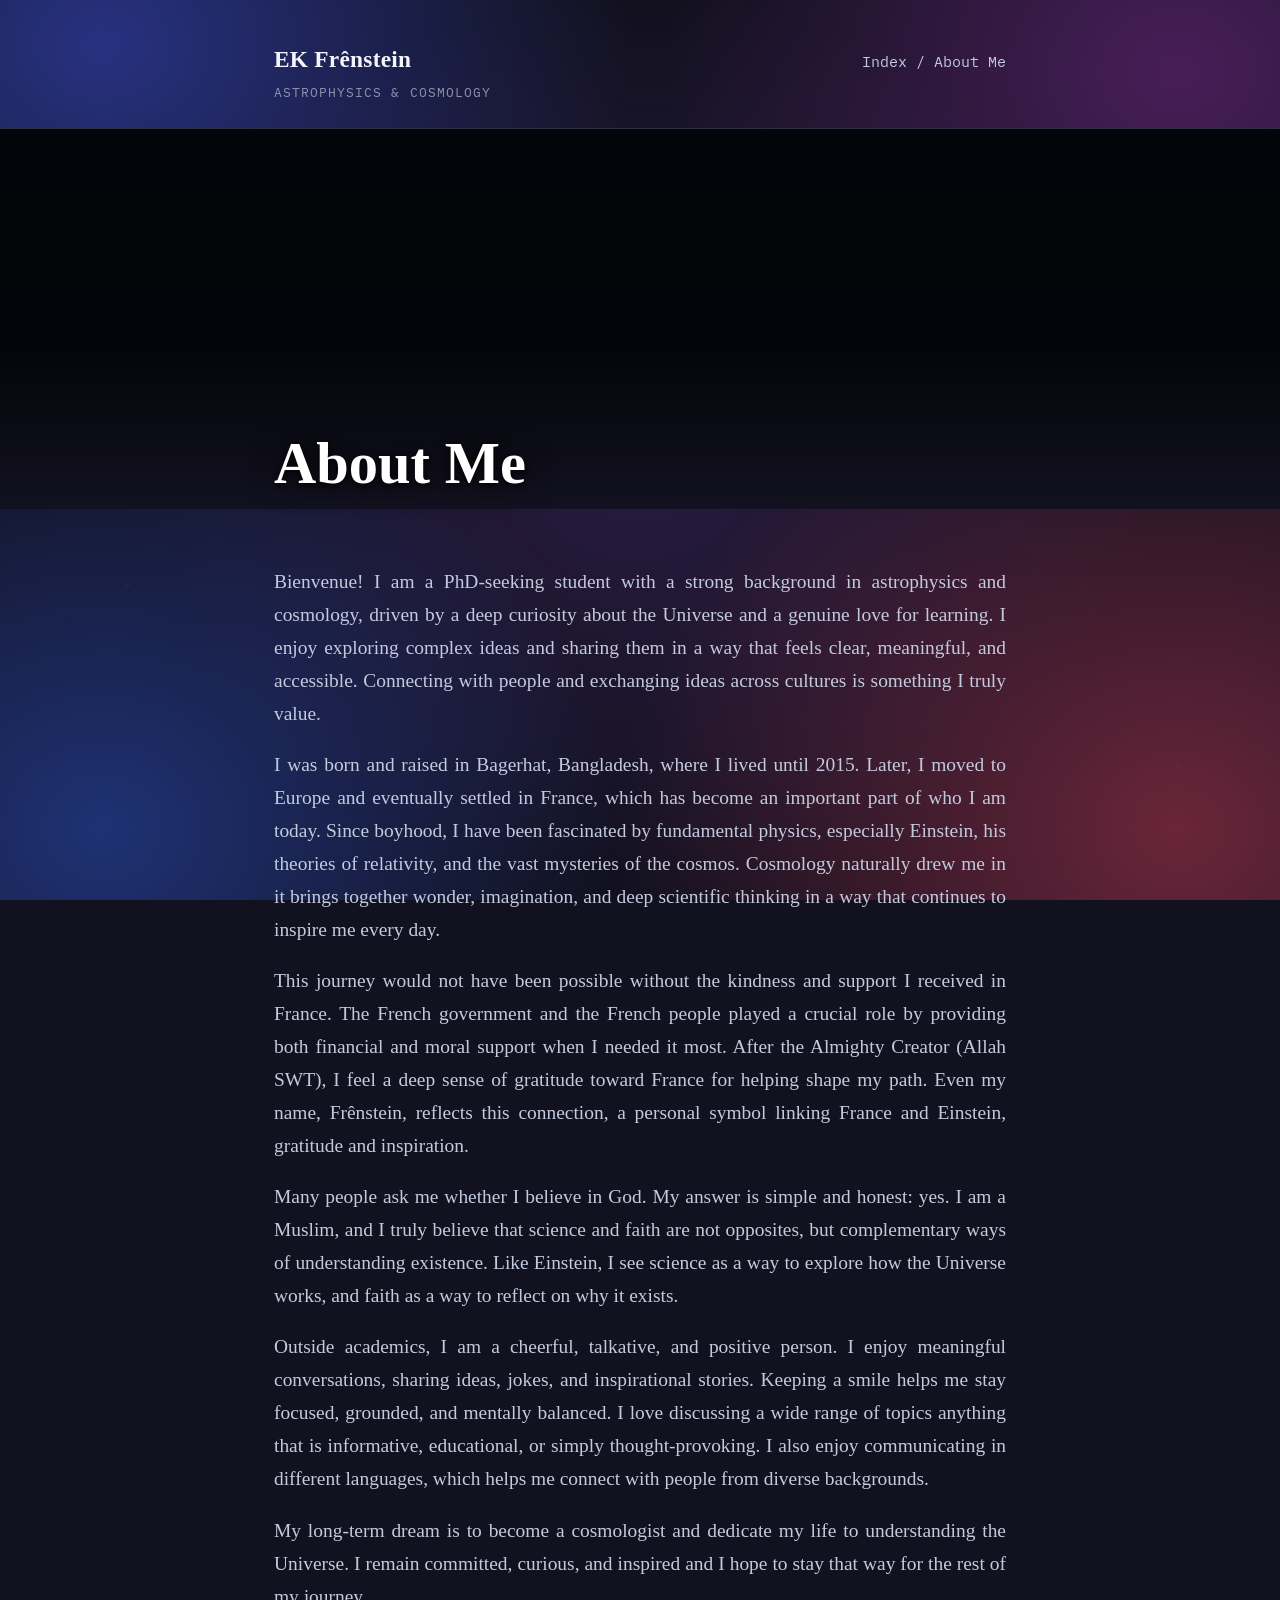
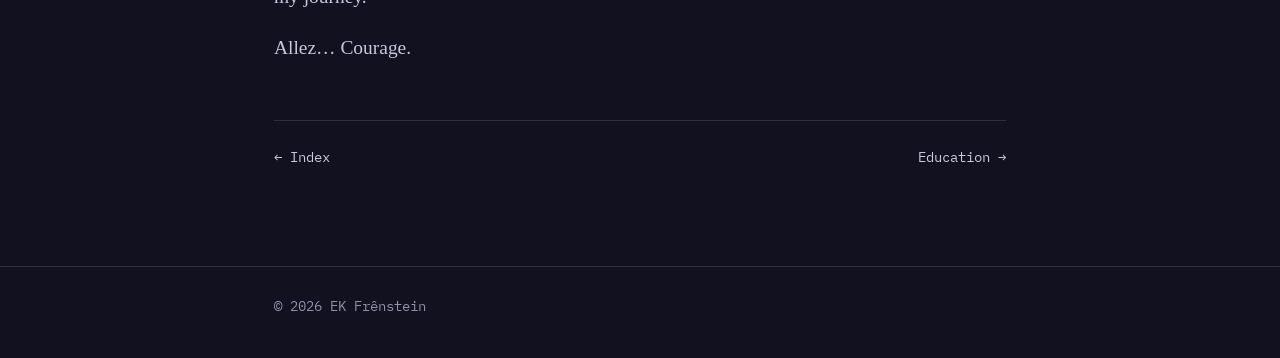
==== commit 4b18630e: "Update about.html" ====
--- a/about.html
+++ b/about.html
@@ -17,17 +17,16 @@
 <div class="hero-banner" style="background-image:url('https://assets.science.nasa.gov/dynamicimage/assets/science/missions/webb/science/2022/07/STScI-01G8H1K2BCNATEZSKVRN9Z69SR.png?w=1600&amp;h=900&amp;fit=crop&amp;crop=faces,focalpoint');">
 <div class="wrap">
 <h1 class="reveal" data-reveal-group="banner">About Me</h1>
-<p class="img-credit reveal" data-reveal-group="banner">Webb's First Deep Field, SMACS 0723 — NASA, ESA, CSA, STScI</p>
 </div>
 </div>
 <main>
 <div class="wrap">
 <p class="reveal">Bienvenue! I am a PhD-seeking student with a strong background in astrophysics and cosmology, driven by a deep curiosity about the Universe and a genuine love for learning. I enjoy exploring complex ideas and sharing them in a way that feels clear, meaningful, and accessible. Connecting with people and exchanging ideas across cultures is something I truly value.</p>
-<p class="reveal">I was born and raised in Bagerhat, Bangladesh, where I lived until 2015. Later, I moved to Europe and eventually settled in France, which has become an important part of who I am today. Since boyhood, I have been fascinated by fundamental physics, especially Einstein, his theories of relativity, and the vast mysteries of the cosmos. Cosmology naturally drew me in — it brings together wonder, imagination, and deep scientific thinking in a way that continues to inspire me every day.</p>
-<p class="reveal">This journey would not have been possible without the kindness and support I received in France. The French government and the French people played a crucial role by providing both financial and moral support when I needed it most. After the Almighty Creator (Allah SWT), I feel a deep sense of gratitude toward France for helping shape my path. Even my name, Frênstein, reflects this connection — a personal symbol linking France and Einstein, gratitude and inspiration.</p>
+<p class="reveal">I was born and raised in Bagerhat, Bangladesh, where I lived until 2015. Later, I moved to Europe and eventually settled in France, which has become an important part of who I am today. Since boyhood, I have been fascinated by fundamental physics, especially Einstein, his theories of relativity, and the vast mysteries of the cosmos. Cosmology naturally drew me in it brings together wonder, imagination, and deep scientific thinking in a way that continues to inspire me every day.</p>
+<p class="reveal">This journey would not have been possible without the kindness and support I received in France. The French government and the French people played a crucial role by providing both financial and moral support when I needed it most. After the Almighty Creator (Allah SWT), I feel a deep sense of gratitude toward France for helping shape my path. Even my name, Frênstein, reflects this connection, a personal symbol linking France and Einstein, gratitude and inspiration.</p>
 <p class="reveal">Many people ask me whether I believe in God. My answer is simple and honest: yes. I am a Muslim, and I truly believe that science and faith are not opposites, but complementary ways of understanding existence. Like Einstein, I see science as a way to explore how the Universe works, and faith as a way to reflect on why it exists.</p>
-<p class="reveal">Outside academics, I am a cheerful, talkative, and positive person. I enjoy meaningful conversations, sharing ideas, jokes, and inspirational stories. Keeping a smile helps me stay focused, grounded, and mentally balanced. I love discussing a wide range of topics — anything that is informative, educational, or simply thought-provoking. I also enjoy communicating in different languages, which helps me connect with people from diverse backgrounds.</p>
-<p class="reveal">My long-term dream is to become a cosmologist and dedicate my life to understanding the Universe. I remain committed, curious, and inspired — and I hope to stay that way for the rest of my journey.</p>
+<p class="reveal">Outside academics, I am a cheerful, talkative, and positive person. I enjoy meaningful conversations, sharing ideas, jokes, and inspirational stories. Keeping a smile helps me stay focused, grounded, and mentally balanced. I love discussing a wide range of topics anything that is informative, educational, or simply thought-provoking. I also enjoy communicating in different languages, which helps me connect with people from diverse backgrounds.</p>
+<p class="reveal">My long-term dream is to become a cosmologist and dedicate my life to understanding the Universe. I remain committed, curious, and inspired and I hope to stay that way for the rest of my journey.</p>
 <p class="reveal">Allez… Courage.</p>
 <div class="pagenav">
 <a href="index.html">← Index</a>
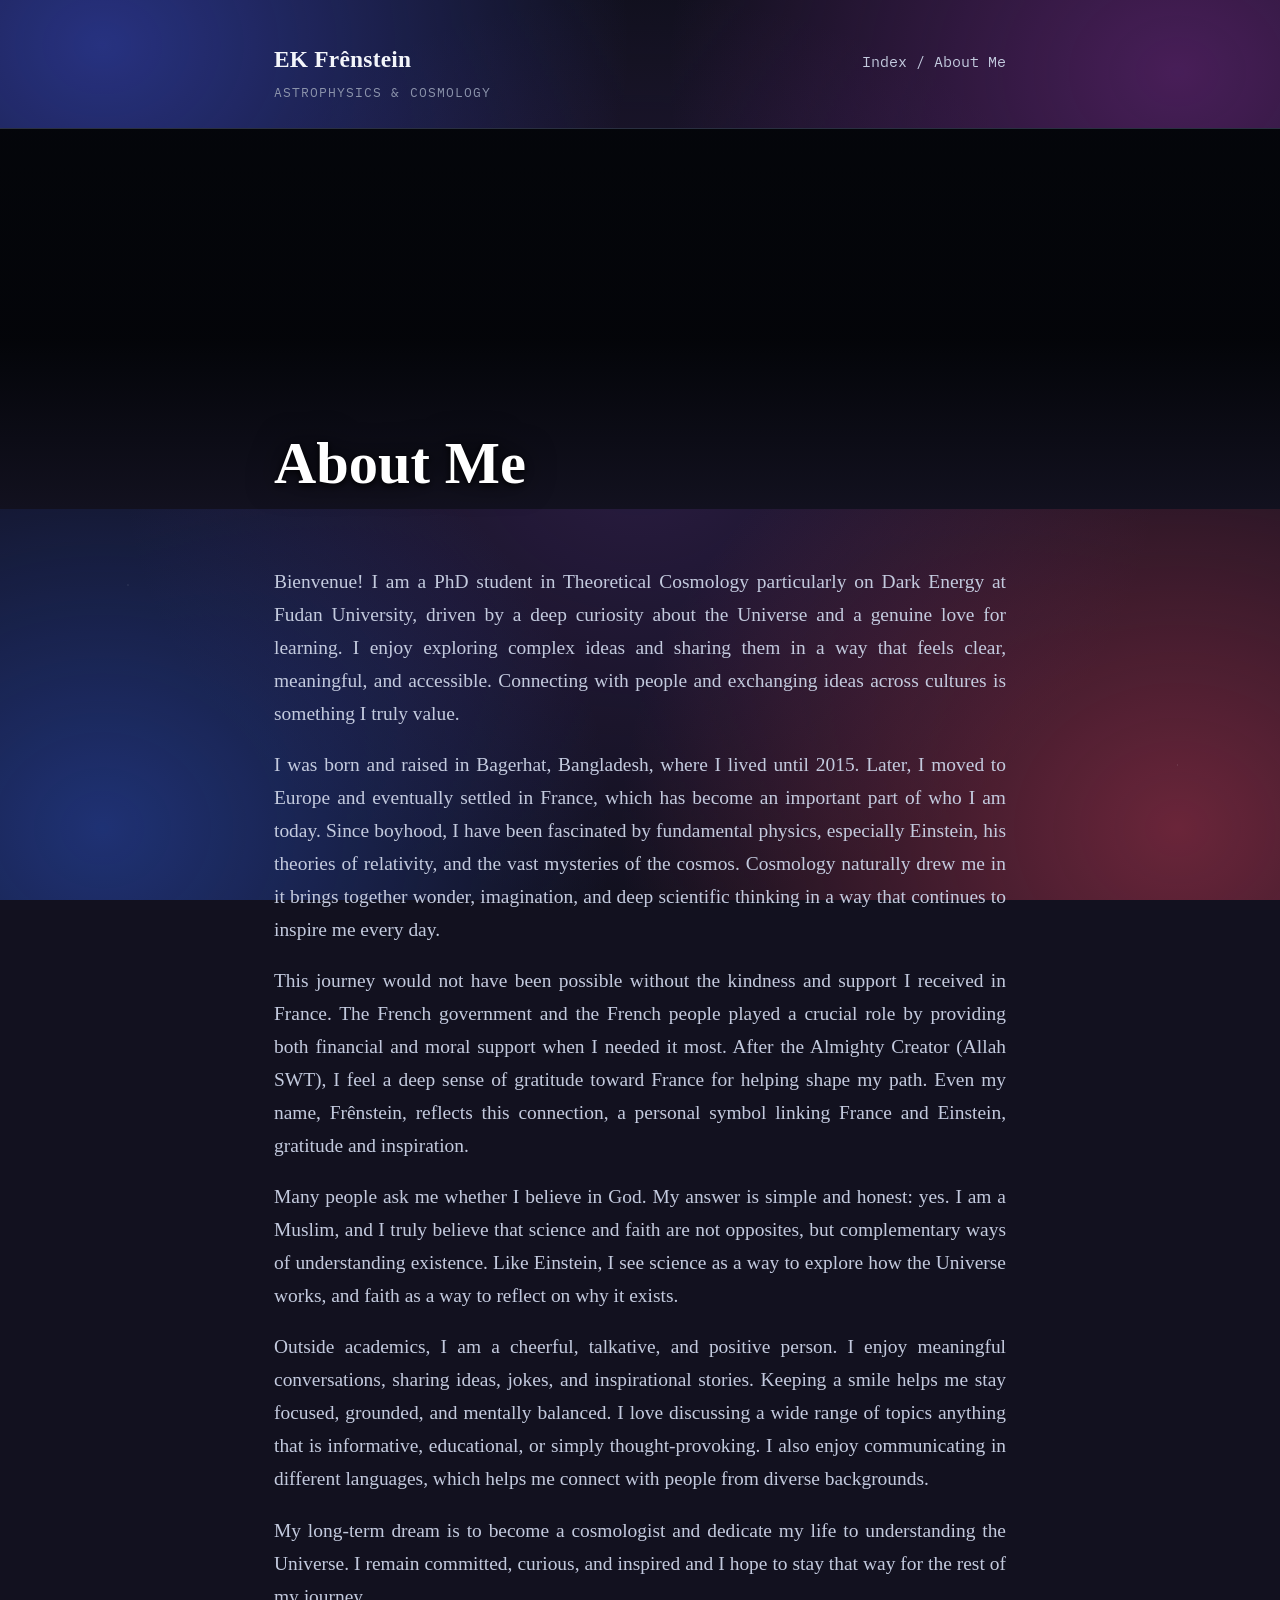
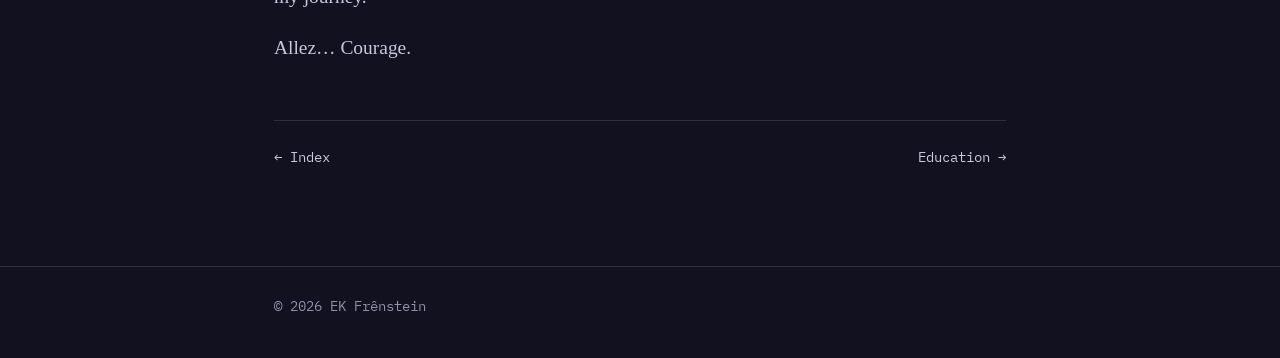
==== commit c67c80fd: "Update about.html" ====
--- a/about.html
+++ b/about.html
@@ -21,7 +21,7 @@
 </div>
 <main>
 <div class="wrap">
-<p class="reveal">Bienvenue! I am a PhD-seeking student with a strong background in astrophysics and cosmology, driven by a deep curiosity about the Universe and a genuine love for learning. I enjoy exploring complex ideas and sharing them in a way that feels clear, meaningful, and accessible. Connecting with people and exchanging ideas across cultures is something I truly value.</p>
+<p class="reveal">Bienvenue! I am a PhD student in Theoretical Cosmology particularly on Dark Energy at Fudan University, driven by a deep curiosity about the Universe and a genuine love for learning. I enjoy exploring complex ideas and sharing them in a way that feels clear, meaningful, and accessible. Connecting with people and exchanging ideas across cultures is something I truly value.</p>
 <p class="reveal">I was born and raised in Bagerhat, Bangladesh, where I lived until 2015. Later, I moved to Europe and eventually settled in France, which has become an important part of who I am today. Since boyhood, I have been fascinated by fundamental physics, especially Einstein, his theories of relativity, and the vast mysteries of the cosmos. Cosmology naturally drew me in it brings together wonder, imagination, and deep scientific thinking in a way that continues to inspire me every day.</p>
 <p class="reveal">This journey would not have been possible without the kindness and support I received in France. The French government and the French people played a crucial role by providing both financial and moral support when I needed it most. After the Almighty Creator (Allah SWT), I feel a deep sense of gratitude toward France for helping shape my path. Even my name, Frênstein, reflects this connection, a personal symbol linking France and Einstein, gratitude and inspiration.</p>
 <p class="reveal">Many people ask me whether I believe in God. My answer is simple and honest: yes. I am a Muslim, and I truly believe that science and faith are not opposites, but complementary ways of understanding existence. Like Einstein, I see science as a way to explore how the Universe works, and faith as a way to reflect on why it exists.</p>
